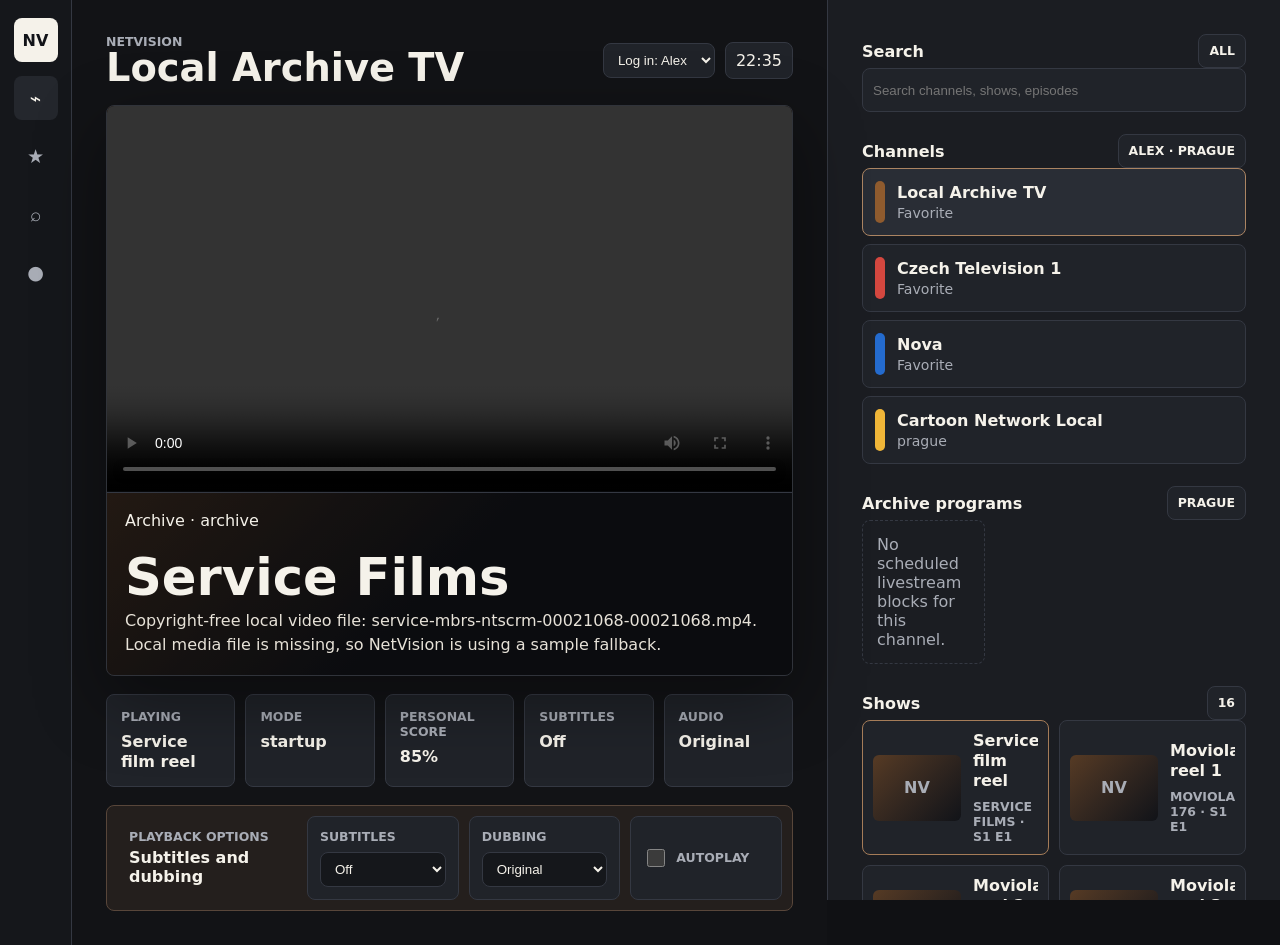
==== index.html @ 7cf53eae "Add files via upload" ====
<!doctype html>
<html lang="en">
  <head>
    <meta charset="utf-8">
    <meta name="viewport" content="width=device-width, initial-scale=1">
    <title>NetVision Prototype</title>
    <link rel="stylesheet" href="styles.css">
  </head>
  <body>
    <main class="app-shell">
      <aside class="rail" aria-label="NetVision navigation">
        <div class="brand-mark">NV</div>
        <button class="rail-button is-active" type="button" title="Channel surfing" aria-label="Channel surfing">⌁</button>
        <button class="rail-button" type="button" title="Favorites" aria-label="Favorites">★</button>
        <button class="rail-button" type="button" title="Discovery" aria-label="Discovery">⌕</button>
        <button class="rail-button" type="button" title="Profile" aria-label="Profile">●</button>
      </aside>

      <section class="player-panel" aria-label="Player">
        <div class="topbar">
          <div>
            <p class="eyebrow">NetVision</p>
            <h1 id="screenTitle">Channel Surfing</h1>
          </div>
          <div class="top-actions">
            <select id="loginSelect" aria-label="Log in"></select>
            <time id="clock">--:--</time>
          </div>
        </div>

        <div class="screen" id="screen">
          <video id="videoPlayer" controls playsinline></video>
          <div class="screen-copy">
            <p class="channel-kicker" id="channelKicker">Loading</p>
            <h2 id="programTitle">NetVision</h2>
            <p id="programDescription">Loading media...</p>
          </div>
        </div>

        <div class="player-meta">
          <div>
            <p class="label">Playing</p>
            <strong id="episodeTitle">--</strong>
          </div>
          <div>
            <p class="label">Mode</p>
            <strong id="playMode">--</strong>
          </div>
          <div>
            <p class="label">Personal score</p>
            <strong id="matchScore">--</strong>
          </div>
          <div>
            <p class="label">Subtitles</p>
            <strong id="subtitleStatus">Off</strong>
          </div>
          <div>
            <p class="label">Audio</p>
            <strong id="audioStatus">Original</strong>
          </div>
        </div>

        <div class="control-strip" aria-label="Player options">
          <div class="control-title">
            <p class="eyebrow">Playback options</p>
            <strong>Subtitles and dubbing</strong>
          </div>
          <label>
            Subtitles
            <select id="subtitleSelect">
              <option value="off">Off</option>
              <option value="en">English</option>
              <option value="cs">Czech</option>
            </select>
          </label>
          <label>
            Dubbing
            <select id="audioSelect">
              <option value="original">Original</option>
              <option value="cz-dub">Czech dub</option>
            </select>
          </label>
          <label class="checkbox-label">
            <input id="autoplayToggle" type="checkbox">
            Autoplay
          </label>
        </div>
      </section>

      <section class="browser-panel" aria-label="Channels and programs">
        <section>
          <div class="section-heading">
            <h2>Search</h2>
            <span id="searchCount">all</span>
          </div>
          <input id="searchInput" class="search-input" type="search" placeholder="Search channels, shows, episodes">
        </section>

        <section>
          <div class="section-heading">
            <h2>Channels</h2>
            <span id="userBadge">Alex</span>
          </div>
          <div class="channel-list" id="channelList"></div>
        </section>

        <section class="live-section">
          <div class="section-heading">
            <h2 id="channelTitle">Programs</h2>
            <span id="regionStatus">--</span>
          </div>
          <div class="live-list" id="liveList"></div>
        </section>

        <section>
          <div class="section-heading">
            <h2>Shows</h2>
            <span id="showCount">0</span>
          </div>
          <div class="show-grid" id="showGrid"></div>
        </section>

        <section>
          <div class="section-heading">
            <h2>For you</h2>
            <span>personalized</span>
          </div>
          <div class="recommendation-list" id="recommendationList"></div>
        </section>
      </section>
    </main>

    <script src="data/db.js"></script>
    <script src="app.js"></script>
  </body>
</html>
---- styles.css ----
:root {
  color-scheme: dark;
  --bg: #101114;
  --panel: #1b1d22;
  --panel-2: #24272d;
  --text: #f5f2ea;
  --muted: #a9adb6;
  --line: #343842;
  --accent: #d4473f;
}

* {
  box-sizing: border-box;
}

body {
  margin: 0;
  min-height: 100vh;
  background: var(--bg);
  color: var(--text);
  font-family: Inter, ui-sans-serif, system-ui, -apple-system, BlinkMacSystemFont, "Segoe UI", sans-serif;
}

button {
  border: 0;
  color: inherit;
  font: inherit;
  cursor: pointer;
}

button:disabled {
  cursor: not-allowed;
  opacity: 0.45;
}

.app-shell {
  display: grid;
  grid-template-columns: 72px minmax(0, 1.25fr) minmax(380px, 0.75fr);
  min-height: 100vh;
}

.rail {
  display: flex;
  flex-direction: column;
  align-items: center;
  gap: 14px;
  padding: 18px 12px;
  border-right: 1px solid var(--line);
  background: #15171b;
}

.brand-mark,
.rail-button {
  display: grid;
  place-items: center;
  width: 44px;
  height: 44px;
  border-radius: 8px;
}

.brand-mark {
  background: var(--text);
  color: #111318;
  font-weight: 900;
}

.rail-button {
  background: transparent;
  color: var(--muted);
  font-size: 1.2rem;
}

.rail-button.is-active {
  background: var(--panel-2);
  color: var(--text);
}

.player-panel,
.browser-panel {
  min-width: 0;
  padding: clamp(18px, 3vw, 34px);
}

.player-panel {
  display: grid;
  align-content: start;
  gap: 18px;
  background: #121316;
}

.browser-panel {
  display: grid;
  align-content: start;
  gap: 22px;
  max-height: 100vh;
  overflow: auto;
  border-left: 1px solid var(--line);
  background: var(--panel);
}

.topbar,
.section-heading {
  display: flex;
  align-items: center;
  justify-content: space-between;
  gap: 16px;
}

.top-actions {
  display: flex;
  align-items: center;
  gap: 10px;
}

.eyebrow,
.label,
.section-heading span,
small {
  margin: 0;
  color: var(--muted);
  font-size: 0.78rem;
  font-weight: 700;
  letter-spacing: 0;
  text-transform: uppercase;
}

h1,
h2,
p {
  margin-top: 0;
}

h1 {
  margin-bottom: 0;
  font-size: clamp(1.7rem, 3vw, 3.2rem);
  line-height: 1;
  letter-spacing: 0;
}

.section-heading h2 {
  margin: 0;
  font-size: 1rem;
}

#clock,
#userBadge,
#regionStatus,
#showCount,
#searchCount,
select,
.search-input {
  min-height: 34px;
  padding: 8px 10px;
  border: 1px solid var(--line);
  border-radius: 8px;
  background: #202329;
  color: var(--text);
}

.search-input {
  width: 100%;
  min-height: 44px;
  outline: 0;
}

.search-input:focus,
select:focus {
  border-color: color-mix(in srgb, var(--accent), white 20%);
}

.screen {
  position: relative;
  overflow: hidden;
  border: 1px solid #30333a;
  border-radius: 8px;
  background:
    radial-gradient(circle at 80% 16%, color-mix(in srgb, var(--accent), white 12%) 0, transparent 30%),
    linear-gradient(135deg, color-mix(in srgb, var(--accent), black 35%), #111318 65%);
  box-shadow: 0 24px 70px rgba(0, 0, 0, 0.38);
}

#videoPlayer {
  display: block;
  width: 100%;
  aspect-ratio: 16 / 9;
  background: #07080a;
}

.screen-copy {
  display: grid;
  gap: 6px;
  padding: 18px;
  border-top: 1px solid var(--line);
  background: rgba(0, 0, 0, 0.38);
}

.screen-copy h2 {
  margin: 0;
  font-size: clamp(1.5rem, 4vw, 3.8rem);
  line-height: 1;
  letter-spacing: 0;
}

.screen-copy p:last-child {
  max-width: 720px;
  margin-bottom: 0;
  color: #e7e2d8;
  line-height: 1.5;
}

.player-meta {
  display: grid;
  grid-template-columns: repeat(5, minmax(0, 1fr));
  gap: 10px;
}

.control-strip {
  display: grid;
  grid-template-columns: minmax(180px, 1fr) repeat(3, minmax(0, 1fr));
  gap: 10px;
  border: 1px solid color-mix(in srgb, var(--accent), var(--line) 60%);
  border-radius: 8px;
  padding: 10px;
  background: color-mix(in srgb, var(--accent), #15171b 88%);
}

.control-title {
  display: grid;
  align-content: center;
  gap: 4px;
  min-height: 76px;
  padding: 12px;
}

.control-title strong {
  line-height: 1.2;
}

.control-strip label {
  display: grid;
  gap: 8px;
  min-height: 76px;
  padding: 12px;
  border: 1px solid var(--line);
  border-radius: 8px;
  background: #202329;
  color: var(--muted);
  font-size: 0.78rem;
  font-weight: 800;
  text-transform: uppercase;
}

.control-strip select {
  width: 100%;
  min-width: 0;
  background: #15171b;
}

.checkbox-label {
  align-content: center;
  grid-template-columns: auto 1fr;
  align-items: center;
}

.checkbox-label input {
  width: 18px;
  height: 18px;
  accent-color: var(--accent);
}

.player-meta > div,
.live-card,
.recommendation {
  min-height: 82px;
  padding: 14px;
  border: 1px solid var(--line);
  border-radius: 8px;
  background: #202329;
}

.player-meta strong,
.recommendation strong {
  display: block;
  margin-top: 8px;
  line-height: 1.25;
}

.channel-list,
.live-list,
.recommendation-list {
  display: grid;
  gap: 8px;
}

.channel-button {
  display: grid;
  grid-template-columns: 10px minmax(0, 1fr);
  gap: 12px;
  align-items: center;
  width: 100%;
  padding: 12px;
  border: 1px solid var(--line);
  border-radius: 8px;
  background: #202329;
  text-align: left;
}

.channel-button.is-active {
  border-color: color-mix(in srgb, var(--accent), white 25%);
  background: #292d35;
}

.swatch {
  width: 10px;
  height: 42px;
  border-radius: 999px;
  background: var(--accent);
}

.channel-name {
  display: block;
  font-weight: 850;
}

.channel-tagline {
  display: block;
  margin-top: 3px;
  color: var(--muted);
  font-size: 0.88rem;
}

.live-list {
  grid-template-columns: repeat(3, minmax(0, 1fr));
}

.live-card {
  display: grid;
  gap: 6px;
  width: 100%;
  text-align: left;
}

.live-card.is-live {
  border-color: color-mix(in srgb, var(--accent), white 20%);
  background: color-mix(in srgb, var(--accent), #202329 82%);
}

.live-card span {
  color: var(--muted);
  font-size: 0.84rem;
  font-variant-numeric: tabular-nums;
}

.show-grid {
  display: grid;
  grid-template-columns: repeat(2, minmax(0, 1fr));
  gap: 10px;
}

.show-card {
  display: grid;
  grid-template-columns: 88px minmax(0, 1fr);
  gap: 12px;
  align-items: center;
  min-height: 112px;
  padding: 10px;
  border: 1px solid var(--line);
  border-radius: 8px;
  background: #202329;
  text-align: left;
}

.show-card.is-playing {
  border-color: color-mix(in srgb, var(--accent), white 20%);
}

.thumb {
  display: grid;
  place-items: center;
  width: 88px;
  aspect-ratio: 4 / 3;
  border-radius: 6px;
  background-color: #111318;
  background-position: center;
  background-size: cover;
  color: var(--muted);
  font-weight: 900;
}

.thumb.no-poster {
  background:
    linear-gradient(135deg, color-mix(in srgb, var(--accent), #111318 45%), #111318);
}

.show-copy strong,
.show-copy small {
  display: block;
}

.show-copy strong {
  overflow: hidden;
  line-height: 1.25;
}

.show-copy small {
  margin-top: 8px;
}

.recommendation {
  display: flex;
  align-items: center;
  justify-content: space-between;
  width: 100%;
  text-align: left;
}

.recommendation small {
  display: block;
  margin-top: 5px;
}

.empty-state {
  margin: 0;
  padding: 14px;
  border: 1px dashed var(--line);
  border-radius: 8px;
  color: var(--muted);
}

@media (max-width: 1080px) {
  .app-shell {
    grid-template-columns: 64px 1fr;
  }

  .browser-panel {
    grid-column: 2;
    max-height: none;
    border-left: 0;
    border-top: 1px solid var(--line);
  }
}

@media (max-width: 680px) {
  .app-shell {
    grid-template-columns: 1fr;
  }

  .rail {
    position: sticky;
    top: 0;
    z-index: 2;
    flex-direction: row;
    justify-content: space-between;
    border-right: 0;
    border-bottom: 1px solid var(--line);
  }

  .player-panel,
  .browser-panel {
    padding: 16px;
  }

  .browser-panel {
    grid-column: 1;
  }

  .player-meta,
  .control-strip,
  .live-list,
  .show-grid {
    grid-template-columns: 1fr;
  }

  .topbar {
    align-items: flex-start;
    flex-direction: column;
  }

  .top-actions {
    width: 100%;
    justify-content: space-between;
  }
}
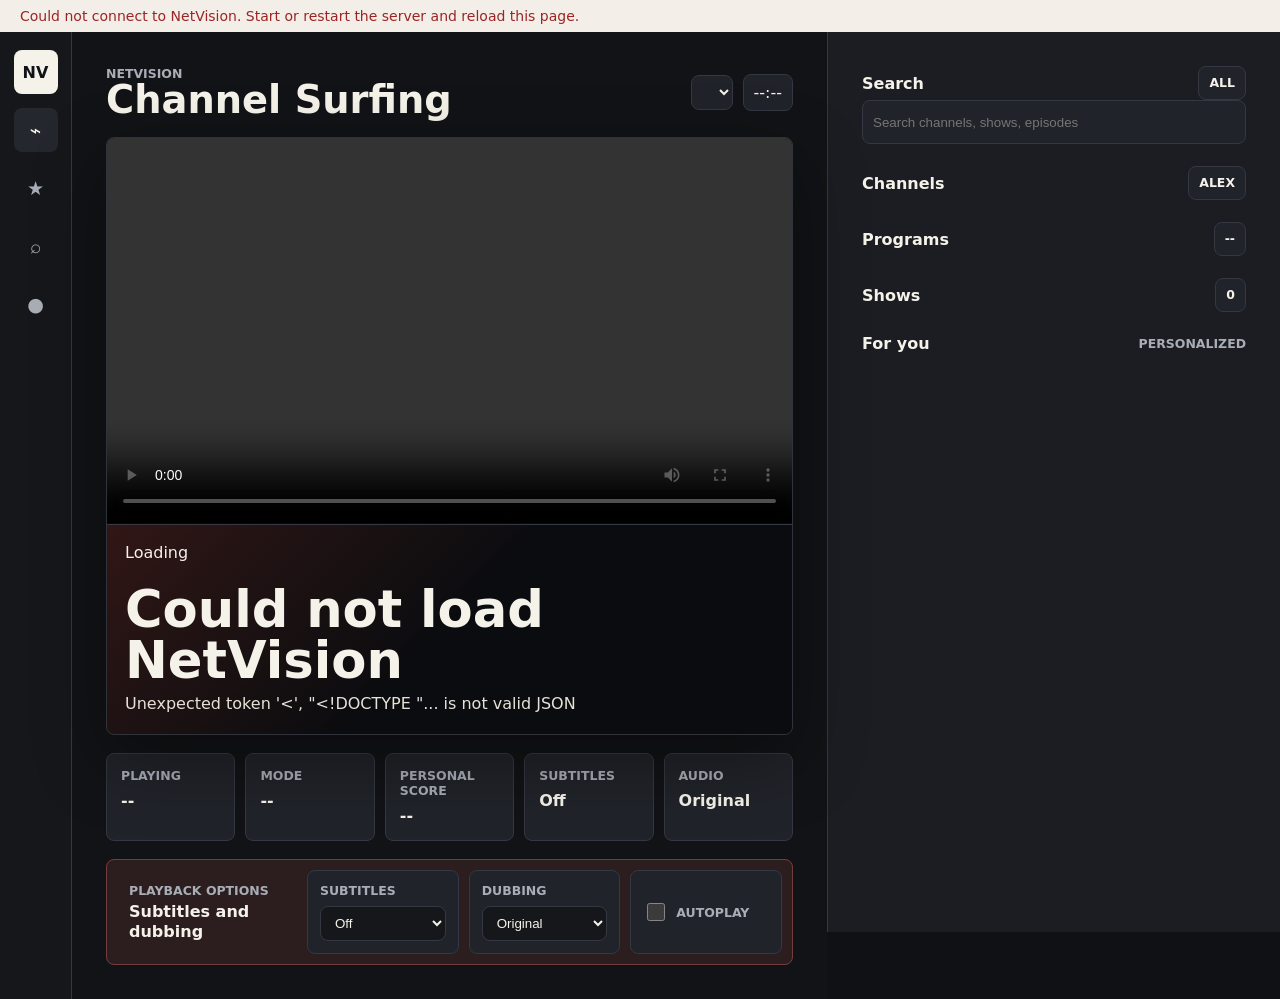
==== commit 2a694090: "Add files via upload" ====
--- a/index.html
+++ b/index.html
@@ -4,9 +4,13 @@
     <meta charset="utf-8">
     <meta name="viewport" content="width=device-width, initial-scale=1">
     <title>NetVision Prototype</title>
-    <link rel="stylesheet" href="styles.css">
+    <link rel="stylesheet" href="styles.css?v=20260609-subtitles">
   </head>
   <body>
+    <div class="storage-banner" role="status" aria-live="polite">
+      <span id="persistenceStatus">Connecting to NetVision…</span>
+      <button id="importLegacy" type="button" hidden>Import old browser settings</button>
+    </div>
     <main class="app-shell">
       <aside class="rail" aria-label="NetVision navigation">
         <div class="brand-mark">NV</div>
@@ -130,7 +134,7 @@
       </section>
     </main>
 
-    <script src="data/db.js"></script>
-    <script src="app.js"></script>
+    <script src="persistence.js"></script>
+    <script src="app.js?v=20260609-subtitles"></script>
   </body>
 </html>
--- a/styles.css
+++ b/styles.css
@@ -481,3 +481,7 @@
     justify-content: space-between;
   }
 }
+
+.storage-banner { padding: 8px 20px; background: #f3eee7; color: #302b25; font: 14px system-ui, sans-serif; }
+.storage-banner [data-error="true"] { color: #9b2525; }
+.storage-banner button { margin-left: 12px; cursor: pointer; }
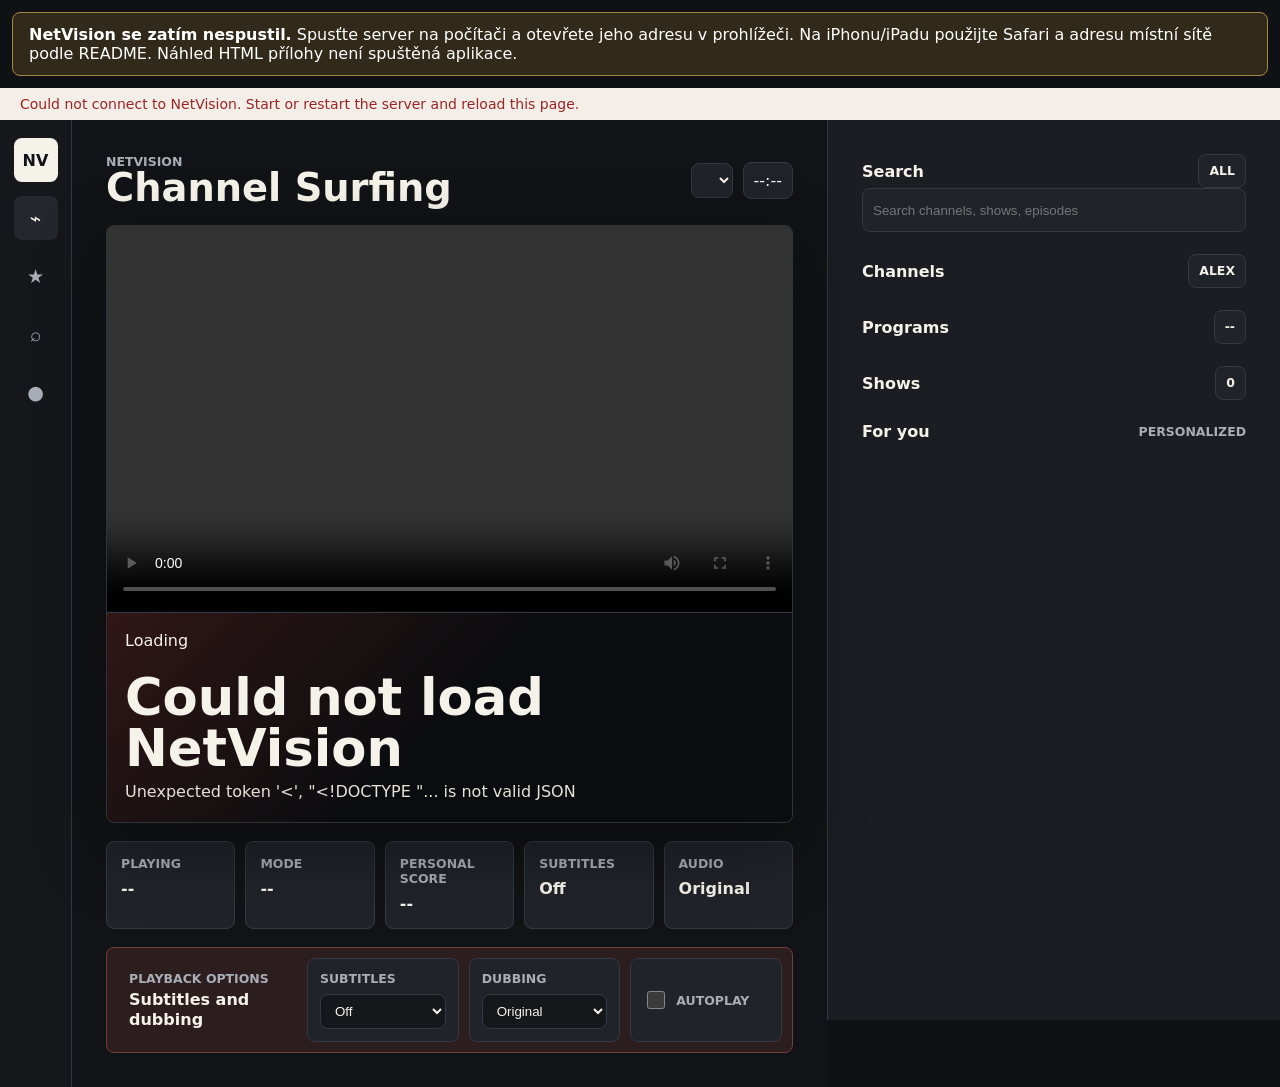
==== commit 366a8470: "Add files via upload" ====
--- a/index.html
+++ b/index.html
@@ -7,6 +7,7 @@
     <link rel="stylesheet" href="styles.css?v=20260609-subtitles">
   </head>
   <body>
+    <section id="startupHelp" class="startup-help" role="status"><strong>NetVision se zatím nespustil.</strong> Spusťte server na počítači a otevřete jeho adresu v prohlížeči. Na iPhonu/iPadu použijte Safari a adresu místní sítě podle README. Náhled HTML přílohy není spuštěná aplikace.</section>
     <div class="storage-banner" role="status" aria-live="polite">
       <span id="persistenceStatus">Connecting to NetVision…</span>
       <button id="importLegacy" type="button" hidden>Import old browser settings</button>
--- a/styles.css
+++ b/styles.css
@@ -485,3 +485,18 @@
 .storage-banner { padding: 8px 20px; background: #f3eee7; color: #302b25; font: 14px system-ui, sans-serif; }
 .storage-banner [data-error="true"] { color: #9b2525; }
 .storage-banner button { margin-left: 12px; cursor: pointer; }
+
+/* Mobile controls stay readable without long single-column status cards. */
+.startup-help { margin: 12px; padding: 12px 16px; background: #31291a; color: white; border: 1px solid #a88745; border-radius: 8px; }
+.startup-help[hidden] { display: none; }
+@media (max-width: 680px) {
+  .player-meta { grid-template-columns: repeat(2, minmax(0, 1fr)); gap: 8px; }
+  .player-meta > div { padding: 10px; min-width: 0; }
+  .control-strip { grid-template-columns: repeat(2, minmax(0, 1fr)); gap: 8px; }
+  .control-title { grid-column: 1 / -1; }
+  .control-strip > label { min-width: 0; padding: 10px; }
+  select, .search-input { max-width: 100%; font-size: 16px; }
+  .rail { padding: 10px; }
+  .rail-button, .brand-mark { width: 44px; height: 44px; }
+  .topbar { gap: 12px; }
+}
